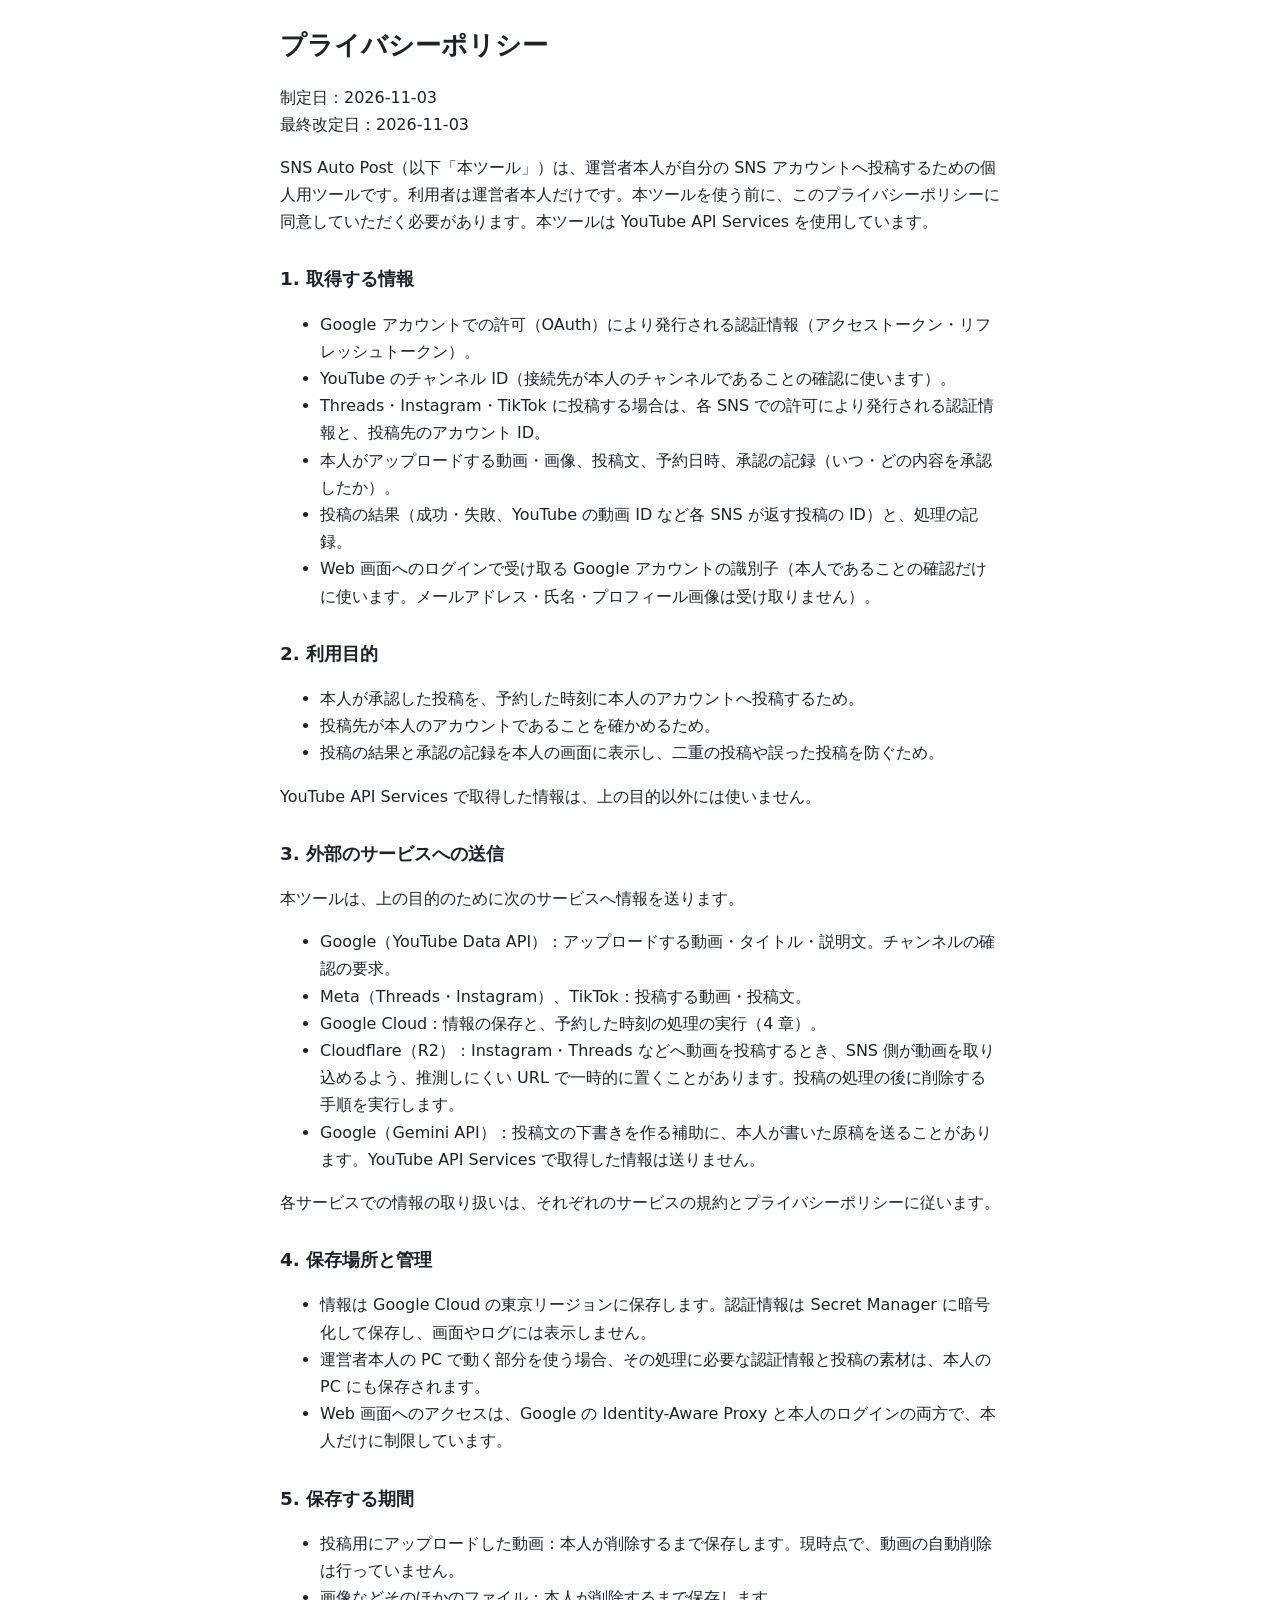
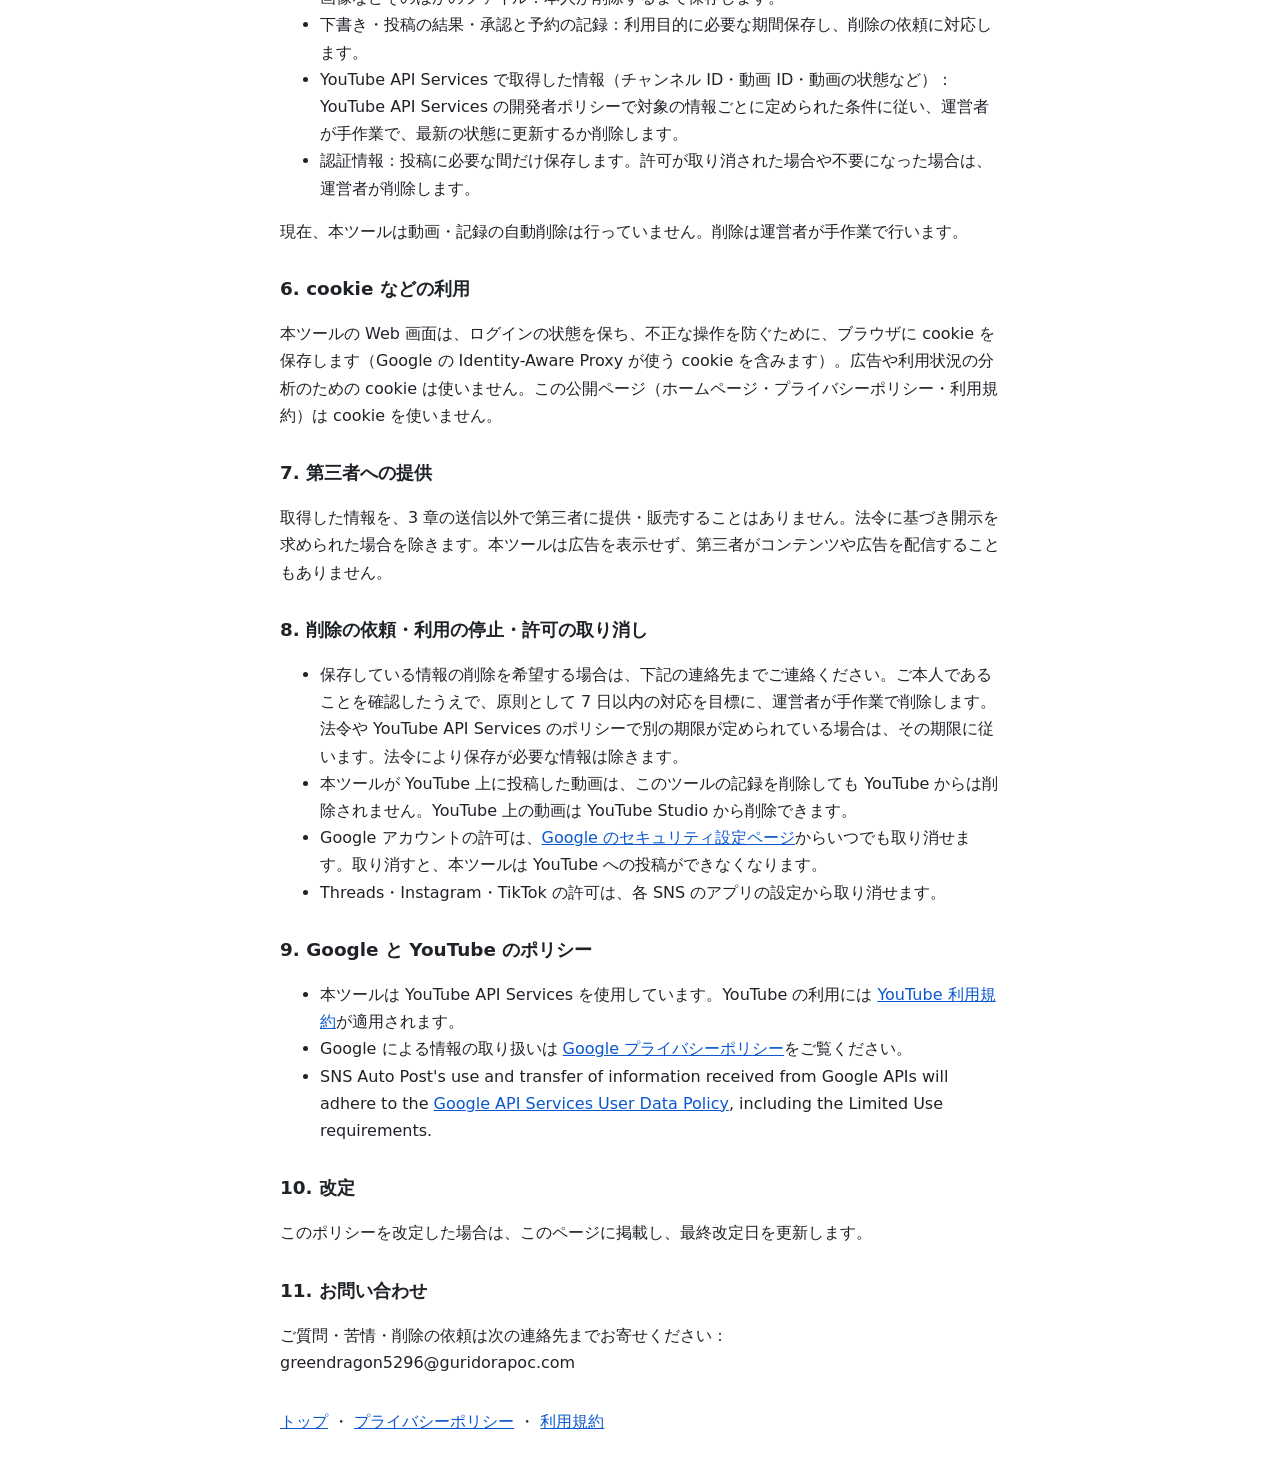
==== privacy.html @ 8bca5902 "SNS Auto Post の公開ページ（ホーム・プライバシーポリシー・利用規約） 制定日・最終改定日 2026-11-03。独自ドメイン sns.guridorapoc.com。  Co-Autho" ====
<!doctype html>
<html lang="ja">
<head>
<meta charset="utf-8">
<meta name="viewport" content="width=device-width,initial-scale=1">
<meta name="referrer" content="no-referrer">
<meta http-equiv="Content-Security-Policy" content="default-src 'none'; style-src 'self'; img-src 'self'; base-uri 'none'; form-action 'none'">
<title>プライバシーポリシー - SNS Auto Post</title>
<link rel="stylesheet" href="style.css">
</head>
<body>
<main>
<h1>プライバシーポリシー</h1>
<p>制定日：2026-11-03<br>最終改定日：2026-11-03</p>
<p>SNS Auto Post（以下「本ツール」）は、運営者本人が自分の SNS アカウントへ投稿するための個人用ツールです。利用者は運営者本人だけです。本ツールを使う前に、このプライバシーポリシーに同意していただく必要があります。本ツールは YouTube API Services を使用しています。</p>

<h2>1. 取得する情報</h2>
<ul>
<li>Google アカウントでの許可（OAuth）により発行される認証情報（アクセストークン・リフレッシュトークン）。</li>
<li>YouTube のチャンネル ID（接続先が本人のチャンネルであることの確認に使います）。</li>
<li>Threads・Instagram・TikTok に投稿する場合は、各 SNS での許可により発行される認証情報と、投稿先のアカウント ID。</li>
<li>本人がアップロードする動画・画像、投稿文、予約日時、承認の記録（いつ・どの内容を承認したか）。</li>
<li>投稿の結果（成功・失敗、YouTube の動画 ID など各 SNS が返す投稿の ID）と、処理の記録。</li>
<li>Web 画面へのログインで受け取る Google アカウントの識別子（本人であることの確認だけに使います。メールアドレス・氏名・プロフィール画像は受け取りません）。</li>
</ul>

<h2>2. 利用目的</h2>
<ul>
<li>本人が承認した投稿を、予約した時刻に本人のアカウントへ投稿するため。</li>
<li>投稿先が本人のアカウントであることを確かめるため。</li>
<li>投稿の結果と承認の記録を本人の画面に表示し、二重の投稿や誤った投稿を防ぐため。</li>
</ul>
<p>YouTube API Services で取得した情報は、上の目的以外には使いません。</p>

<h2>3. 外部のサービスへの送信</h2>
<p>本ツールは、上の目的のために次のサービスへ情報を送ります。</p>
<ul>
<li>Google（YouTube Data API）：アップロードする動画・タイトル・説明文。チャンネルの確認の要求。</li>
<li>Meta（Threads・Instagram）、TikTok：投稿する動画・投稿文。</li>
<li>Google Cloud：情報の保存と、予約した時刻の処理の実行（4 章）。</li>
<li>Cloudflare（R2）：Instagram・Threads などへ動画を投稿するとき、SNS 側が動画を取り込めるよう、推測しにくい URL で一時的に置くことがあります。投稿の処理の後に削除する手順を実行します。</li>
<li>Google（Gemini API）：投稿文の下書きを作る補助に、本人が書いた原稿を送ることがあります。YouTube API Services で取得した情報は送りません。</li>
</ul>
<p>各サービスでの情報の取り扱いは、それぞれのサービスの規約とプライバシーポリシーに従います。</p>

<h2>4. 保存場所と管理</h2>
<ul>
<li>情報は Google Cloud の東京リージョンに保存します。認証情報は Secret Manager に暗号化して保存し、画面やログには表示しません。</li>
<li>運営者本人の PC で動く部分を使う場合、その処理に必要な認証情報と投稿の素材は、本人の PC にも保存されます。</li>
<li>Web 画面へのアクセスは、Google の Identity-Aware Proxy と本人のログインの両方で、本人だけに制限しています。</li>
</ul>

<h2>5. 保存する期間</h2>
<ul>
<li>投稿用にアップロードした動画：本人が削除するまで保存します。現時点で、動画の自動削除は行っていません。</li>
<li>画像などそのほかのファイル：本人が削除するまで保存します。</li>
<li>下書き・投稿の結果・承認と予約の記録：利用目的に必要な期間保存し、削除の依頼に対応します。</li>
<li>YouTube API Services で取得した情報（チャンネル ID・動画 ID・動画の状態など）：YouTube API Services の開発者ポリシーで対象の情報ごとに定められた条件に従い、運営者が手作業で、最新の状態に更新するか削除します。</li>
<li>認証情報：投稿に必要な間だけ保存します。許可が取り消された場合や不要になった場合は、運営者が削除します。</li>
</ul>
<p>現在、本ツールは動画・記録の自動削除は行っていません。削除は運営者が手作業で行います。</p>

<h2>6. cookie などの利用</h2>
<p>本ツールの Web 画面は、ログインの状態を保ち、不正な操作を防ぐために、ブラウザに cookie を保存します（Google の Identity-Aware Proxy が使う cookie を含みます）。広告や利用状況の分析のための cookie は使いません。この公開ページ（ホームページ・プライバシーポリシー・利用規約）は cookie を使いません。</p>

<h2>7. 第三者への提供</h2>
<p>取得した情報を、3 章の送信以外で第三者に提供・販売することはありません。法令に基づき開示を求められた場合を除きます。本ツールは広告を表示せず、第三者がコンテンツや広告を配信することもありません。</p>

<h2>8. 削除の依頼・利用の停止・許可の取り消し</h2>
<ul>
<li>保存している情報の削除を希望する場合は、下記の連絡先までご連絡ください。ご本人であることを確認したうえで、原則として 7 日以内の対応を目標に、運営者が手作業で削除します。法令や YouTube API Services のポリシーで別の期限が定められている場合は、その期限に従います。法令により保存が必要な情報は除きます。</li>
<li>本ツールが YouTube 上に投稿した動画は、このツールの記録を削除しても YouTube からは削除されません。YouTube 上の動画は YouTube Studio から削除できます。</li>
<li>Google アカウントの許可は、<a href="https://security.google.com/settings/security/permissions">Google のセキュリティ設定ページ</a>からいつでも取り消せます。取り消すと、本ツールは YouTube への投稿ができなくなります。</li>
<li>Threads・Instagram・TikTok の許可は、各 SNS のアプリの設定から取り消せます。</li>
</ul>

<h2>9. Google と YouTube のポリシー</h2>
<ul>
<li>本ツールは YouTube API Services を使用しています。YouTube の利用には <a href="https://www.youtube.com/t/terms">YouTube 利用規約</a>が適用されます。</li>
<li>Google による情報の取り扱いは <a href="http://www.google.com/policies/privacy">Google プライバシーポリシー</a>をご覧ください。</li>
<li lang="en">SNS Auto Post's use and transfer of information received from Google APIs will adhere to the <a href="https://developers.google.com/terms/api-services-user-data-policy">Google API Services User Data Policy</a>, including the Limited Use requirements.</li>
</ul>

<h2>10. 改定</h2>
<p>このポリシーを改定した場合は、このページに掲載し、最終改定日を更新します。</p>

<h2>11. お問い合わせ</h2>
<p>ご質問・苦情・削除の依頼は次の連絡先までお寄せください：greendragon5296@guridorapoc.com</p>

<nav aria-label="ページ"><a href="index.html">トップ</a> ・ <a href="privacy.html">プライバシーポリシー</a> ・ <a href="terms.html">利用規約</a></nav>
</main>
</body>
</html>
---- style.css ----
:root{--fg:#1f2328;--bg:#ffffff;--muted:#59636e;--link:#0b57d0}
@media (prefers-color-scheme:dark){:root{--fg:#e6e6e6;--bg:#16181b;--muted:#a0a7b0;--link:#8ab4f8}}
body{margin:0;background:var(--bg);color:var(--fg);font:16px/1.7 system-ui,-apple-system,"Segoe UI","Hiragino Sans","Yu Gothic UI",sans-serif}
main{max-width:720px;margin:0 auto;padding:24px 16px 48px}
h1{font-size:1.6rem;margin:0 0 12px}
h2{font-size:1.15rem;margin:28px 0 8px}
a{color:var(--link)}
code{font-size:.9em}
nav{margin-top:32px}
.contact{color:var(--muted)}
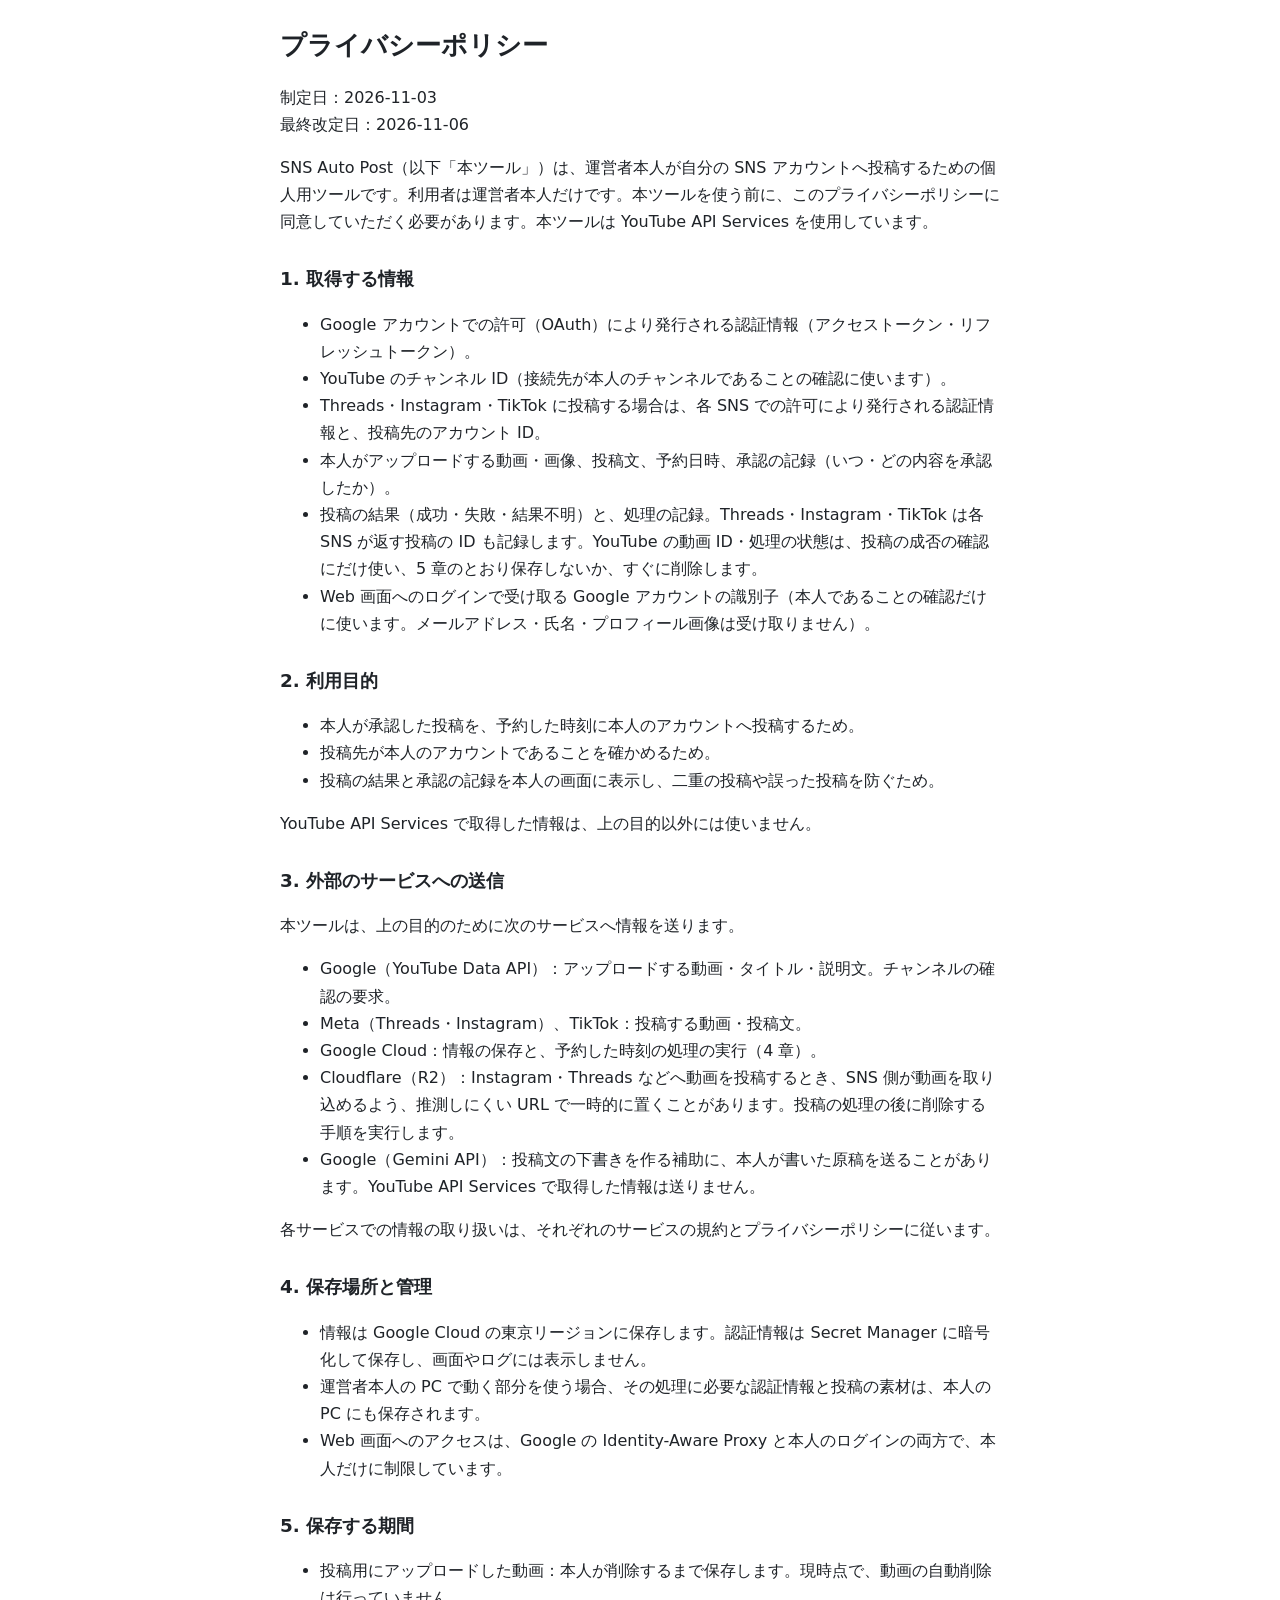
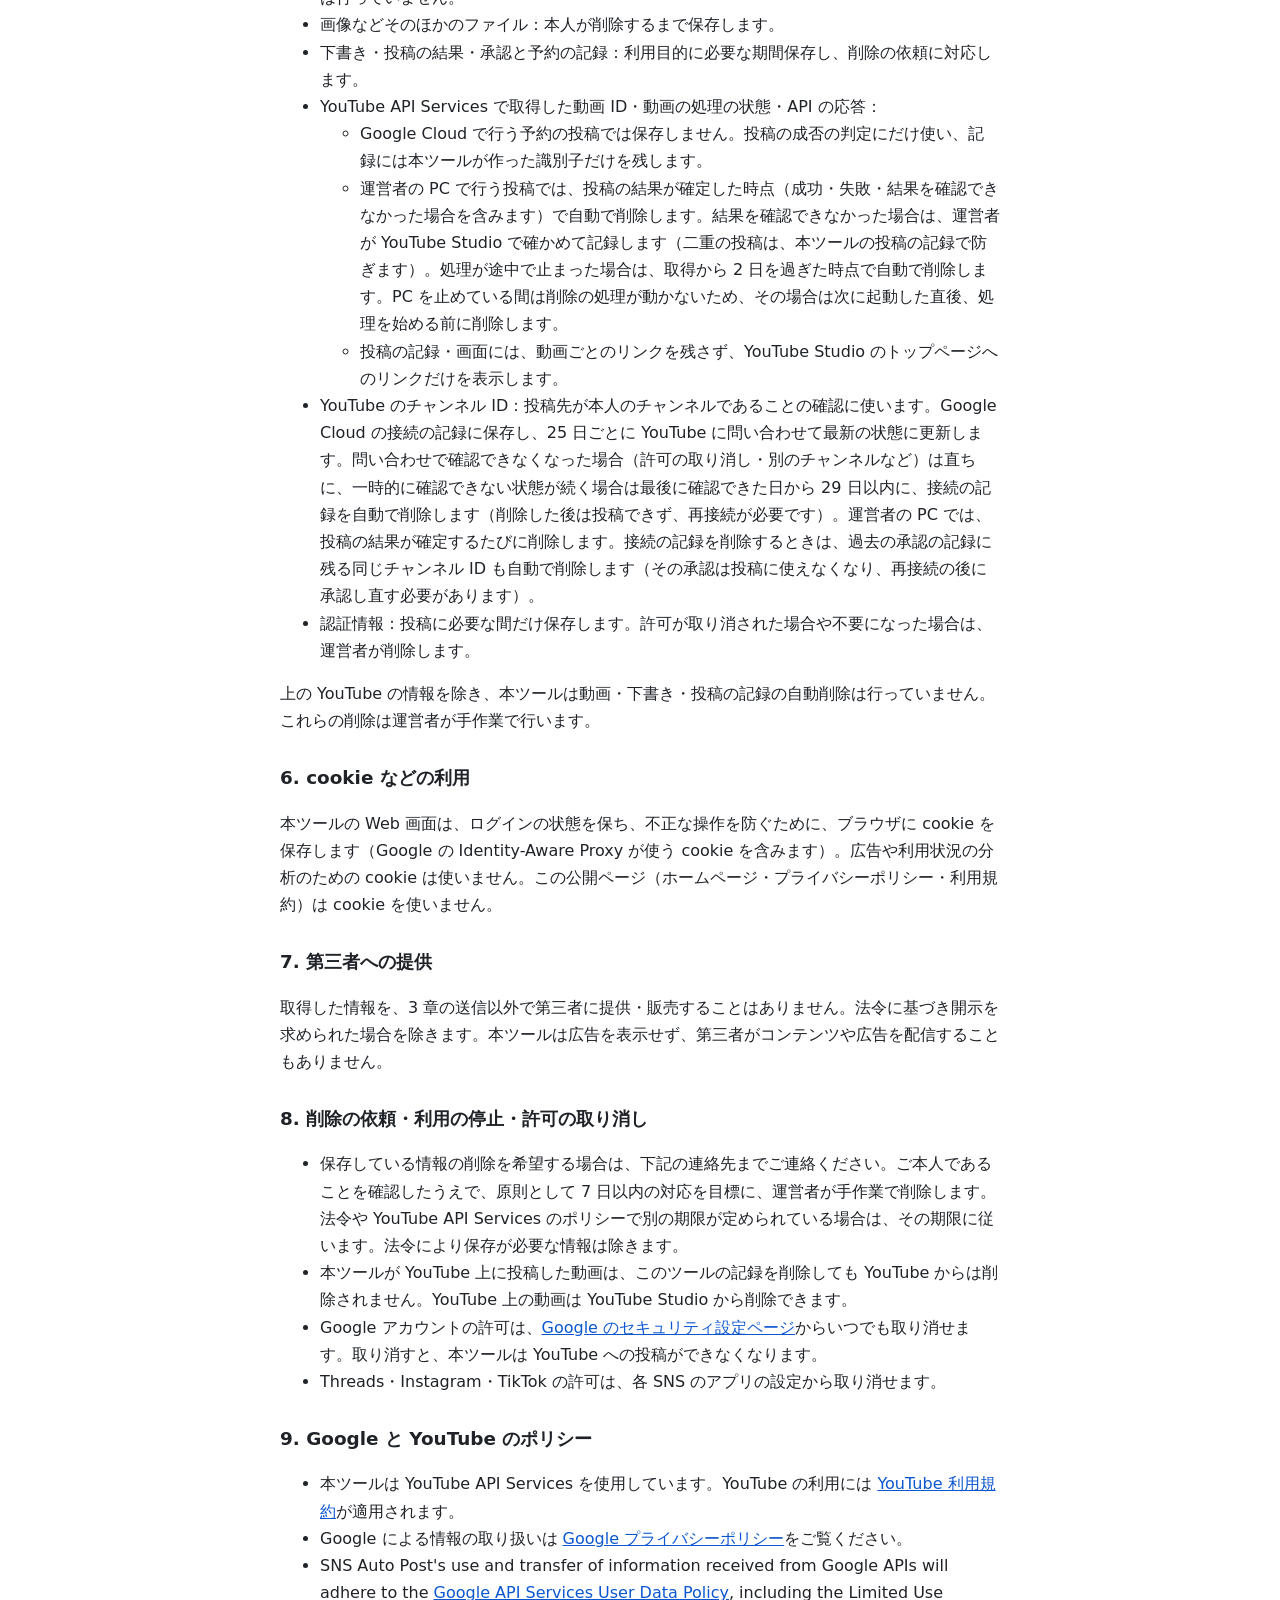
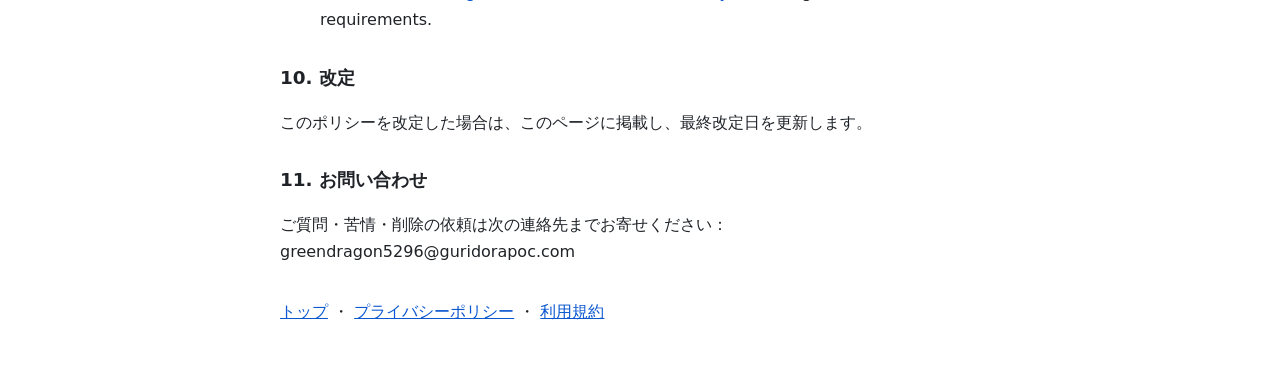
==== commit 7eb541fc: "プライバシーポリシーの改定（2026-11-06）：YouTube の情報の保存と削除の扱い" ====
--- a/privacy.html
+++ b/privacy.html
@@ -11,7 +11,7 @@
 <body>
 <main>
 <h1>プライバシーポリシー</h1>
-<p>制定日：2026-11-03<br>最終改定日：2026-11-03</p>
+<p>制定日：2026-11-03<br>最終改定日：2026-11-06</p>
 <p>SNS Auto Post（以下「本ツール」）は、運営者本人が自分の SNS アカウントへ投稿するための個人用ツールです。利用者は運営者本人だけです。本ツールを使う前に、このプライバシーポリシーに同意していただく必要があります。本ツールは YouTube API Services を使用しています。</p>
 
 <h2>1. 取得する情報</h2>
@@ -20,7 +20,7 @@
 <li>YouTube のチャンネル ID（接続先が本人のチャンネルであることの確認に使います）。</li>
 <li>Threads・Instagram・TikTok に投稿する場合は、各 SNS での許可により発行される認証情報と、投稿先のアカウント ID。</li>
 <li>本人がアップロードする動画・画像、投稿文、予約日時、承認の記録（いつ・どの内容を承認したか）。</li>
-<li>投稿の結果（成功・失敗、YouTube の動画 ID など各 SNS が返す投稿の ID）と、処理の記録。</li>
+<li>投稿の結果（成功・失敗・結果不明）と、処理の記録。Threads・Instagram・TikTok は各 SNS が返す投稿の ID も記録します。YouTube の動画 ID・処理の状態は、投稿の成否の確認にだけ使い、5 章のとおり保存しないか、すぐに削除します。</li>
 <li>Web 画面へのログインで受け取る Google アカウントの識別子（本人であることの確認だけに使います。メールアドレス・氏名・プロフィール画像は受け取りません）。</li>
 </ul>
 
@@ -55,10 +55,16 @@
 <li>投稿用にアップロードした動画：本人が削除するまで保存します。現時点で、動画の自動削除は行っていません。</li>
 <li>画像などそのほかのファイル：本人が削除するまで保存します。</li>
 <li>下書き・投稿の結果・承認と予約の記録：利用目的に必要な期間保存し、削除の依頼に対応します。</li>
-<li>YouTube API Services で取得した情報（チャンネル ID・動画 ID・動画の状態など）：YouTube API Services の開発者ポリシーで対象の情報ごとに定められた条件に従い、運営者が手作業で、最新の状態に更新するか削除します。</li>
+<li>YouTube API Services で取得した動画 ID・動画の処理の状態・API の応答：
+<ul>
+<li>Google Cloud で行う予約の投稿では保存しません。投稿の成否の判定にだけ使い、記録には本ツールが作った識別子だけを残します。</li>
+<li>運営者の PC で行う投稿では、投稿の結果が確定した時点（成功・失敗・結果を確認できなかった場合を含みます）で自動で削除します。結果を確認できなかった場合は、運営者が YouTube Studio で確かめて記録します（二重の投稿は、本ツールの投稿の記録で防ぎます）。処理が途中で止まった場合は、取得から 2 日を過ぎた時点で自動で削除します。PC を止めている間は削除の処理が動かないため、その場合は次に起動した直後、処理を始める前に削除します。</li>
+<li>投稿の記録・画面には、動画ごとのリンクを残さず、YouTube Studio のトップページへのリンクだけを表示します。</li>
+</ul></li>
+<li>YouTube のチャンネル ID：投稿先が本人のチャンネルであることの確認に使います。Google Cloud の接続の記録に保存し、25 日ごとに YouTube に問い合わせて最新の状態に更新します。問い合わせで確認できなくなった場合（許可の取り消し・別のチャンネルなど）は直ちに、一時的に確認できない状態が続く場合は最後に確認できた日から 29 日以内に、接続の記録を自動で削除します（削除した後は投稿できず、再接続が必要です）。運営者の PC では、投稿の結果が確定するたびに削除します。接続の記録を削除するときは、過去の承認の記録に残る同じチャンネル ID も自動で削除します（その承認は投稿に使えなくなり、再接続の後に承認し直す必要があります）。</li>
 <li>認証情報：投稿に必要な間だけ保存します。許可が取り消された場合や不要になった場合は、運営者が削除します。</li>
 </ul>
-<p>現在、本ツールは動画・記録の自動削除は行っていません。削除は運営者が手作業で行います。</p>
+<p>上の YouTube の情報を除き、本ツールは動画・下書き・投稿の記録の自動削除は行っていません。これらの削除は運営者が手作業で行います。</p>
 
 <h2>6. cookie などの利用</h2>
 <p>本ツールの Web 画面は、ログインの状態を保ち、不正な操作を防ぐために、ブラウザに cookie を保存します（Google の Identity-Aware Proxy が使う cookie を含みます）。広告や利用状況の分析のための cookie は使いません。この公開ページ（ホームページ・プライバシーポリシー・利用規約）は cookie を使いません。</p>
